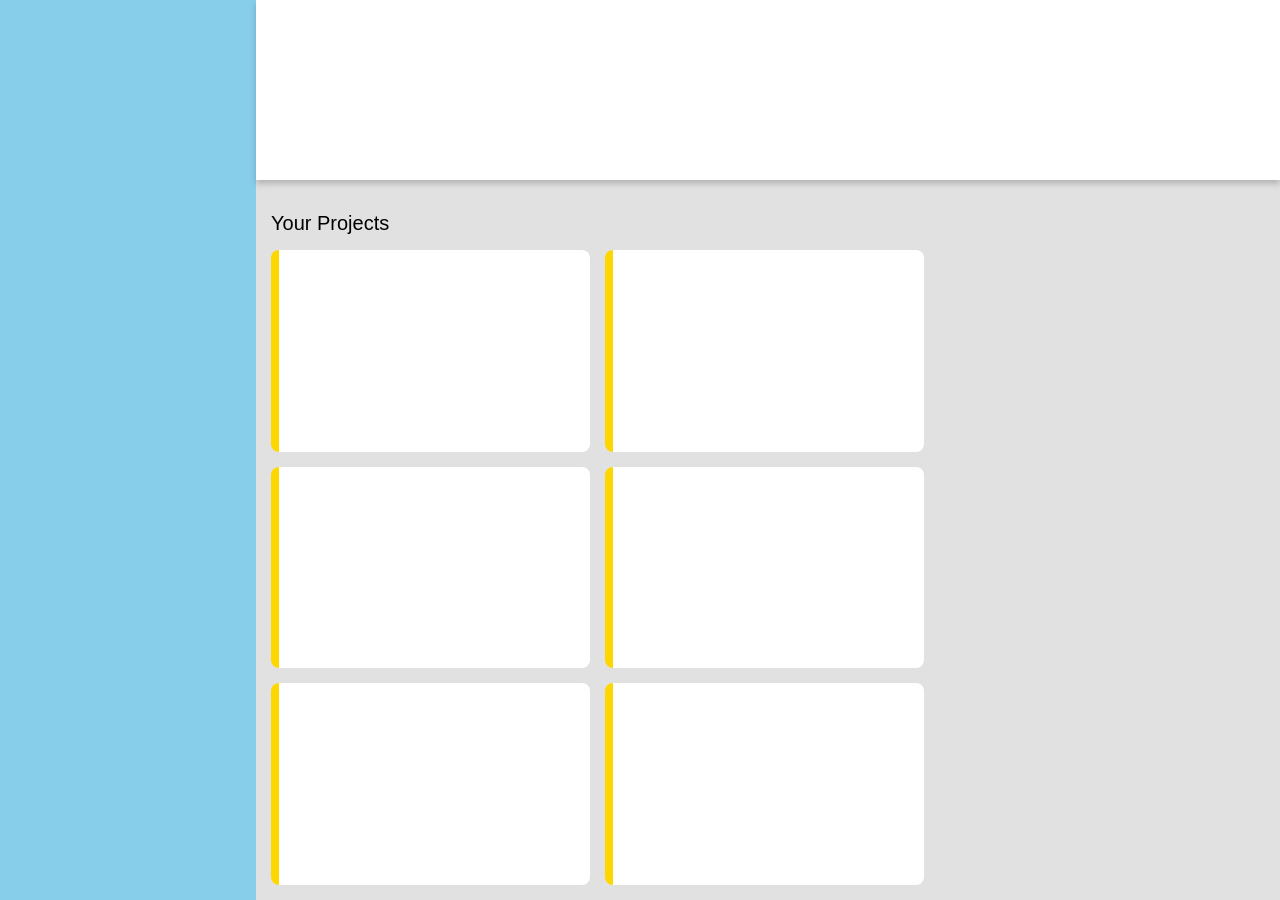
==== admin_dashboard/index.html @ ca8f9337 "Add initial HTML structure and CSS styles for admin dashboard layout, including project sections and" ====
<!DOCTYPE html>
<html lang="en">
<head>
  <meta charset="UTF-8">
  <meta name="viewport" content="width=device-width, initial-scale=1.0">
  <link rel="stylesheet" href="styles.css">
  <title>Admin Dashboard</title>
</head>
<body>
  <div class="sidebar"></div>
  <header></header>
  <main>
    <section class="projects">
      <h2>Your Projects</h2>
      <div class="project"></div>
      <div class="project"></div>
      <div class="project"></div>
      <div class="project"></div>
      <div class="project"></div>
      <div class="project"></div>
    </section>
    <aside class="right-sidebar">
      <div class="announcements"></div>
      <div class="trending"></div>
    </aside>
  </main>
</body>
</html>
---- admin_dashboard/styles.css ----
body {
  display: grid;
  grid-template-columns: 1fr 4fr;
  grid-template-rows: 1fr 4fr;
  font-family: 'Roboto', sans-serif;
  margin: 0;
  min-height: 100vh;
}

.sidebar {
  background-color: skyblue;
  grid-row: 1 / 3;
}

header {
  box-shadow: 0 4px 6px rgba(0, 0, 0, 0.2);
  background-color: white;
  z-index: 1;
  position: relative;
}

main {
  background-color: #e1e1e1;
  display: grid;
  grid-template-columns: 2fr 1fr;
}

.projects {
  display: grid;
  grid-template-columns: 1fr 1fr;
  grid-template-rows: 1fr repeat(3, 5fr);
  gap: 15px;
  padding: 15px;
}

h2 {
  display: flex;
  align-items: flex-end;
  grid-column: 1 / 3;
  font-size: 20px;
  font-weight: 500;
  margin: 0;

}

.project {
  min-height: 100px;
  min-width: 100px;
  background-color: white;
  border-radius: 8px;
  border-left: 8px solid gold;
}
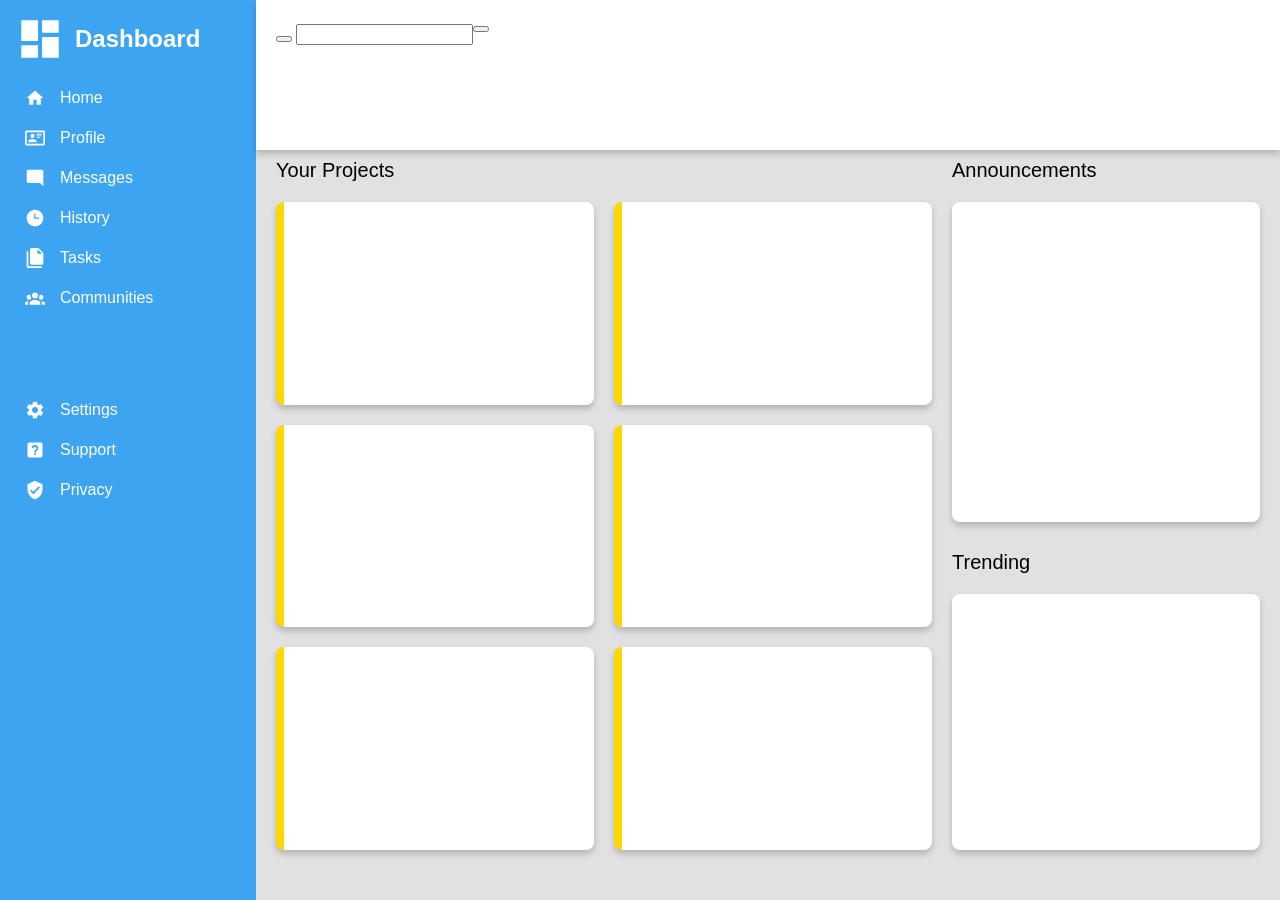
==== commit 12905cfa: "Enhance admin dashboard layout with updated HTML structure and CSS styles, including a new sidebar n" ====
--- a/admin_dashboard/index.html
+++ b/admin_dashboard/index.html
@@ -7,8 +7,46 @@
   <title>Admin Dashboard</title>
 </head>
 <body>
-  <div class="sidebar"></div>
-  <header></header>
+  <section class="sidebar" aria-labelledby="dashboard">
+    <a href="home" class="dashboard-header-link">
+      <img class="dashboard-logo" src="images/icons/view-dashboard.svg" alt="Dashboard">
+      <h2 class="dashboard-header">Dashboard</h2>
+    </a>
+    <nav class="internal-links">
+      <ul class="sidebar-links internal">
+        <li><a href="#"><img src="images/icons/home.svg" alt="" class="sidebar-nav-icon"> Home</a></li>
+        <li><a href="#"><img src="images/icons/card-account-details-outline.svg" alt="" class="sidebar-nav-icon"> Profile</a></li>
+        <li><a href="#"><img src="images/icons/message-reply.svg" alt="" class="sidebar-nav-icon"> Messages</a></li>
+        <li><a href="#"><img src="images/icons/clock-time-three.svg" alt="" class="sidebar-nav-icon"> History</a></li>
+        <li><a href="#"><img src="images/icons/file-multiple.svg" alt="" class="sidebar-nav-icon"> Tasks</a></li>
+        <li><a href="#"><img src="images/icons/account-group.svg" alt="" class="sidebar-nav-icon"> Communities</a></li>
+      </ul>
+    </nav>
+    <nav class="support-links">
+      <ul class="sidebar-links support">
+        <li><a href="#"><img src="images/icons/cog.svg" alt="" class="sidebar-nav-icon"> Settings</a></li>
+        <li><a href="#"><img src="images/icons/help-box.svg" alt="" class="sidebar-nav-icon"> Support</a></li>
+        <li><a href="#"><img src="images/icons/shield-check.svg" alt="" class="sidebar-nav-icon"> Privacy</a></li>
+      </ul>
+    </nav>
+  </section>
+  <header>
+    <div class="header-top">
+      <div class="search-bar">
+        <button class="search"></button>
+        <input type="text">
+      </div>
+      <nav class="profile-links">
+        <ul>
+          <li><button></button></li>
+          <li><a href=""></a></li>
+        </ul>
+      </nav>
+    </div>
+    <div class="header-bottom">
+
+    </div>
+  </header>
   <main>
     <section class="projects">
       <h2>Your Projects</h2>
@@ -20,8 +58,10 @@
       <div class="project"></div>
     </section>
     <aside class="right-sidebar">
-      <div class="announcements"></div>
-      <div class="trending"></div>
+      <h2 class="announcements-header">Announcements</h2>
+      <div class="right-sidebar-card" id="announcements"></div>
+      <h2 class="trending-header">Trending</h2>
+      <div class="right-sidebar-card" id="trending"></div>
     </aside>
   </main>
 </body>
--- a/admin_dashboard/styles.css
+++ b/admin_dashboard/styles.css
@@ -1,15 +1,62 @@
 body {
   display: grid;
-  grid-template-columns: 1fr 4fr;
-  grid-template-rows: 1fr 4fr;
+  grid-template-columns: minmax(230px, 1fr) 4fr;
+  grid-template-rows: minmax(90px, 1fr) 5fr;
   font-family: 'Roboto', sans-serif;
   margin: 0;
   min-height: 100vh;
 }
 
+ul {
+  list-style: none;
+  padding: 0;
+  margin: 0;
+}
+
+a {
+  text-decoration: none;
+  color: inherit;
+}
+
 .sidebar {
-  background-color: skyblue;
+  display: grid;
+  grid-template-rows: 3rem 3fr 5fr;
+  background-color: rgb(61, 164, 242);
   grid-row: 1 / 3;
+  color: white;
+  padding: 15px;
+  gap: 15px;
+}
+
+.dashboard-header-link {
+  display: flex;
+  align-items: center;
+  gap: 10px;
+}
+
+.sidebar img {
+  filter: invert(1);
+}
+
+.dashboard-logo {
+  max-height: 50px;
+  margin: 0;
+  padding: 0;
+}
+
+.sidebar-links {
+  min-height: 100%;
+}
+
+li a {
+  display: flex;
+  align-items: center;
+  padding: 10px 0 10px 10px;
+  gap: 15px;
+}
+
+.sidebar-nav-icon {
+  height: 20px;
 }
 
 header {
@@ -17,36 +64,62 @@
   background-color: white;
   z-index: 1;
   position: relative;
+  display: grid;
+  gap: 10px;
+  grid-template-rows: 2fr 3fr;
+  padding: 10px 40px 10px 20px;
 }
+
+.header-top,
+.header-bottom {
+  display: flex;
+  align-items: center;
+}
+
+
 
 main {
   background-color: #e1e1e1;
   display: grid;
   grid-template-columns: 2fr 1fr;
+  padding-left: 20px;
+  padding-bottom: 50px;
+  gap: 20px;
 }
 
 .projects {
   display: grid;
   grid-template-columns: 1fr 1fr;
-  grid-template-rows: 1fr repeat(3, 5fr);
-  gap: 15px;
-  padding: 15px;
+  grid-template-rows: 2rem repeat(3, 5fr);
+  gap: 20px;
 }
 
-h2 {
+.projects h2, 
+aside h2 {
   display: flex;
   align-items: flex-end;
   grid-column: 1 / 3;
   font-size: 20px;
   font-weight: 500;
   margin: 0;
+}
 
+.project,
+.right-sidebar-card {
+  background-color: white;
+  border-radius: 8px;
+  box-shadow: 0 4px 6px rgba(0, 0, 0, 0.2);
 }
 
 .project {
-  min-height: 100px;
-  min-width: 100px;
-  background-color: white;
-  border-radius: 8px;
   border-left: 8px solid gold;
 }
+
+aside {
+  display: grid;
+  grid-template-rows: 2rem 5fr 2rem 4fr;
+  grid-template-columns: 1fr;
+  gap: 20px;
+}
+
+
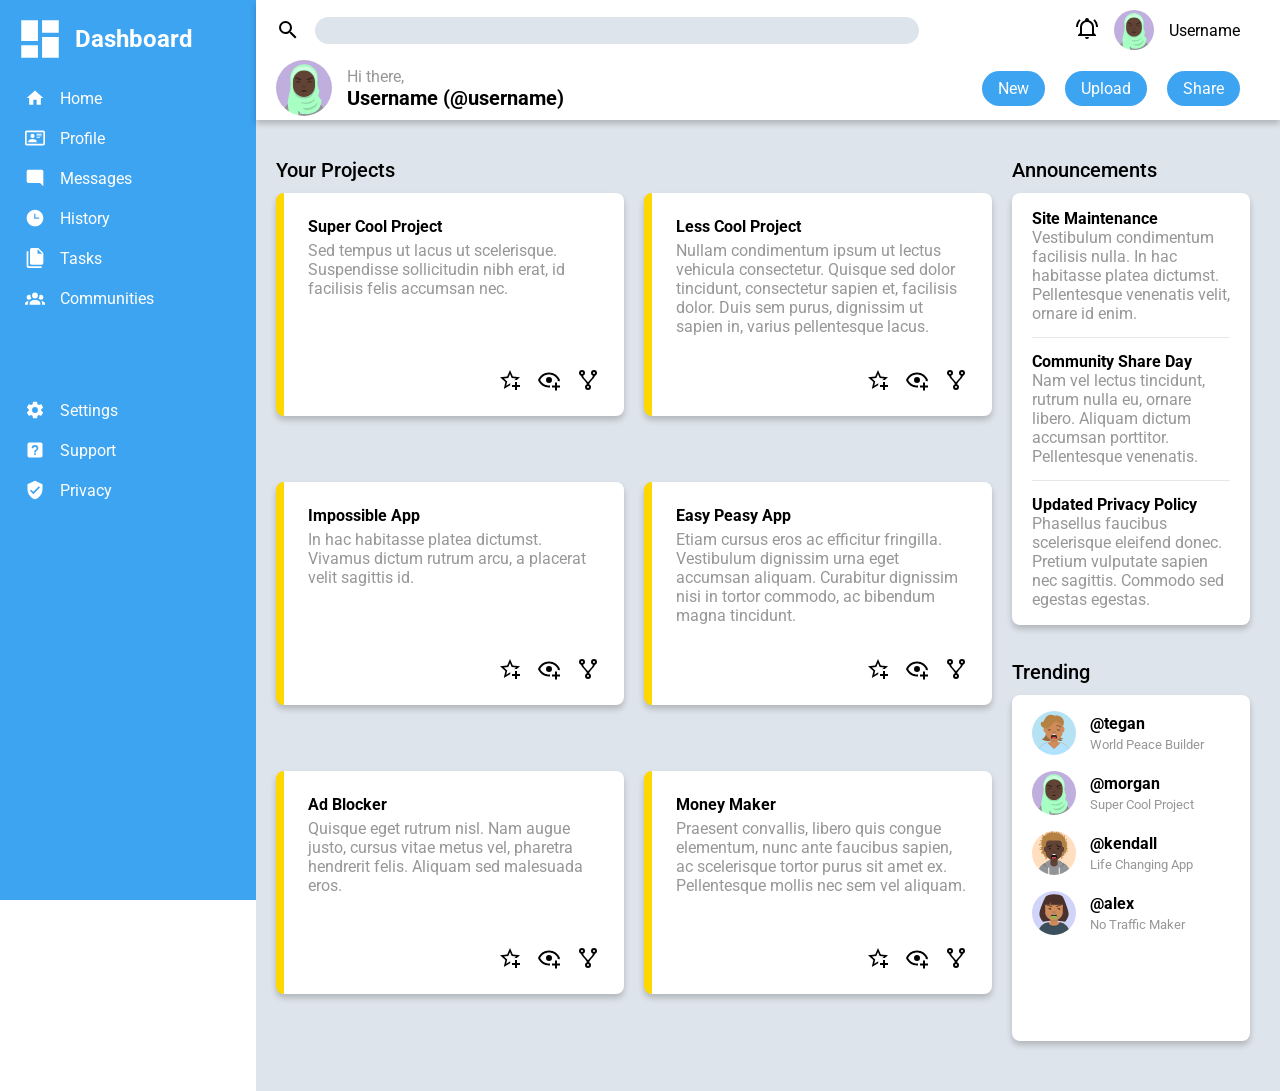
==== commit f769ed8d: "Update admin dashboard with enhanced HTML structure, improved CSS styles, and new SVG icons. Add use" ====
--- a/admin_dashboard/index.html
+++ b/admin_dashboard/index.html
@@ -3,6 +3,9 @@
 <head>
   <meta charset="UTF-8">
   <meta name="viewport" content="width=device-width, initial-scale=1.0">
+  <link rel="preconnect" href="https://fonts.googleapis.com">
+  <link rel="preconnect" href="https://fonts.gstatic.com" crossorigin>
+  <link href="https://fonts.googleapis.com/css2?family=Roboto:ital,wght@0,400;0,500;0,700;1,400&display=swap" rel="stylesheet">
   <link rel="stylesheet" href="styles.css">
   <title>Admin Dashboard</title>
 </head>
@@ -30,39 +33,157 @@
       </ul>
     </nav>
   </section>
+
   <header>
     <div class="header-top">
       <div class="search-bar">
-        <button class="search"></button>
+        <button class="search"><img src="images/icons/magnify.svg" alt="search button"></button>
         <input type="text">
       </div>
-      <nav class="profile-links">
-        <ul>
-          <li><button></button></li>
-          <li><a href=""></a></li>
+      <ul class="profile-links">
+        <li><button><img src="images/icons/bell-ring-outline.svg" alt="show notifications"></button></li>
+        <li><a href="#"><img class="header-profile-avatar" src="images/avatars/morgan.svg" alt=""></a></li>
+        <li><a href="#">Username</a></li>
+      </ul>
+    </div>
+    <div class="header-bottom">
+      <div class="user-container">
+        <img src="images/avatars/morgan.svg" alt="" class="lower-profile-picture">
+        <div>
+          <p>Hi there,</p>
+          <h1>Username (@username)</h1>
+        </div>
+        
+      </div>
+      <nav class="action-links-container">
+        <ul class="action-links">
+          <li><a href="#" class="action-link">New</a></li>
+          <li><a href="#" class="action-link">Upload</a></li>
+          <li><a href="#" class="action-link">Share</a></li>
         </ul>
       </nav>
     </div>
-    <div class="header-bottom">
+  </header>
 
-    </div>
-  </header>
   <main>
     <section class="projects">
       <h2>Your Projects</h2>
-      <div class="project"></div>
-      <div class="project"></div>
-      <div class="project"></div>
-      <div class="project"></div>
-      <div class="project"></div>
-      <div class="project"></div>
+      <article class="project">
+        <div class="project-container">
+          <h3 class="project-header">Super Cool Project</h3>
+          <p class="project-body">Sed tempus ut lacus ut scelerisque. Suspendisse sollicitudin nibh erat, id facilisis felis accumsan nec.</p>
+        </div>
+        <div class="project-actions">
+          <img src="images/icons/star-plus-outline.svg" alt="star" class="project-action-icon">
+          <img src="images/icons/eye-plus-outline.svg" alt="watch" class="project-action-icon">
+          <img src="images/icons/source-fork.svg" alt="share" class="project-action-icon">
+        </div>
+      </article>
+      <article class="project">
+        <div class="project-container">
+          <h3 class="project-header">Less Cool Project</h3>
+          <p class="project-body">Nullam condimentum ipsum ut lectus vehicula consectetur. Quisque sed dolor tincidunt, consectetur sapien et, facilisis dolor. Duis sem purus, dignissim ut sapien in, varius pellentesque lacus.</p>
+        </div>
+        <div class="project-actions">
+          <img src="images/icons/star-plus-outline.svg" alt="star" class="project-action-icon">
+          <img src="images/icons/eye-plus-outline.svg" alt="watch" class="project-action-icon">
+          <img src="images/icons/source-fork.svg" alt="share" class="project-action-icon">
+        </div>
+      </article>
+      <article class="project">
+        <div class="project-container">
+          <h3 class="project-header">Impossible App</h3>
+          <p class="project-body">In hac habitasse platea dictumst. Vivamus dictum rutrum arcu, a placerat velit sagittis id.</p>
+        </div>
+        <div class="project-actions">
+          <img src="images/icons/star-plus-outline.svg" alt="star" class="project-action-icon">
+          <img src="images/icons/eye-plus-outline.svg" alt="watch" class="project-action-icon">
+          <img src="images/icons/source-fork.svg" alt="share" class="project-action-icon">
+        </div>
+      </article>
+      <article class="project">
+        <div class="project-container">
+          <h3 class="project-header">Easy Peasy App</h3>
+          <p class="project-body">Etiam cursus eros ac efficitur fringilla. Vestibulum dignissim urna eget accumsan aliquam. Curabitur dignissim nisi in tortor commodo, ac bibendum magna tincidunt.</p>
+        </div>
+        <div class="project-actions">
+          <img src="images/icons/star-plus-outline.svg" alt="star" class="project-action-icon">
+          <img src="images/icons/eye-plus-outline.svg" alt="watch" class="project-action-icon">
+          <img src="images/icons/source-fork.svg" alt="share" class="project-action-icon">
+        </div>
+      </article>
+      <article class="project">
+        <div class="project-container">
+          <h3 class="project-header">Ad Blocker</h3>
+          <p class="project-body">Quisque eget rutrum nisl. Nam augue justo, cursus vitae metus vel, pharetra hendrerit felis. Aliquam sed malesuada eros.</p>
+        </div>
+        <div class="project-actions">
+          <img src="images/icons/star-plus-outline.svg" alt="star" class="project-action-icon">
+          <img src="images/icons/eye-plus-outline.svg" alt="watch" class="project-action-icon">
+          <img src="images/icons/source-fork.svg" alt="share" class="project-action-icon">
+        </div>
+      </article>
+      <article class="project">
+        <div class="project-container">
+          <h3 class="project-header">Money Maker</h3>
+          <p class="project-body">Praesent convallis, libero quis congue elementum, nunc ante faucibus sapien, ac scelerisque tortor purus sit amet ex. Pellentesque mollis nec sem vel aliquam.</p>
+        </div>
+        <div class="project-actions">
+          <img src="images/icons/star-plus-outline.svg" alt="star" class="project-action-icon">
+          <img src="images/icons/eye-plus-outline.svg" alt="watch" class="project-action-icon">
+          <img src="images/icons/source-fork.svg" alt="share" class="project-action-icon">
+        </div>
+      </article>
     </section>
+
     <aside class="right-sidebar">
-      <h2 class="announcements-header">Announcements</h2>
-      <div class="right-sidebar-card" id="announcements"></div>
-      <h2 class="trending-header">Trending</h2>
-      <div class="right-sidebar-card" id="trending"></div>
+      <h2 class="announcements-header" id="announcements-heading">Announcements</h2>
+      <section class="right-sidebar-card" id="announcements" aria-labelledby="announcements-heading">
+        <section>
+          <h3>Site Maintenance</h3>
+          <p>Vestibulum condimentum facilisis nulla. In hac habitasse platea dictumst. Pellentesque venenatis velit, ornare id enim.</p>
+        </section>
+        <section>
+          <h3>Community Share Day</h3>
+          <p>Nam vel lectus tincidunt, rutrum nulla eu, ornare libero. Aliquam dictum accumsan porttitor. Pellentesque venenatis.</p>
+        </section>
+        <section>
+          <h3>Updated Privacy Policy</h3>
+          <p>Phasellus faucibus scelerisque eleifend donec. Pretium vulputate sapien nec sagittis. Commodo sed egestas egestas.</p>
+        </section>
+      </section>
+      <h2 class="trending-header" id="trending-heading">Trending</h2>
+      <section class="right-sidebar-card" id="trending" aria-labelledby="trending-heading">
+        <div class="trending-item">
+          <img src="images/avatars/tegan.svg" alt="">
+          <div class="trending-item-text">
+            <h3>@tegan</h3>
+            <a href="#">World Peace Builder</a>
+          </div>
+        </div>
+        <div class="trending-item">
+          <img src="images/avatars/morgan.svg" alt="">
+          <div class="trending-item-text">
+            <h3>@morgan</h3>
+            <a href="#">Super Cool Project</a>
+          </div>
+        </div>
+        <div class="trending-item">
+          <img src="images/avatars/kendall.svg" alt="">
+          <div class="trending-item-text">
+            <h3>@kendall</h3>
+            <a href="#">Life Changing App</a>
+          </div>
+        </div>
+        <div class="trending-item">
+          <img src="images/avatars/alex.svg" alt="">
+          <div class="trending-item-text">
+            <h3>@alex</h3>
+            <a href="#">No Traffic Maker</a>
+          </div>
+        </div>
+      </section>
     </aside>
   </main>
 </body>
-</html>+</html>
--- a/admin_dashboard/styles.css
+++ b/admin_dashboard/styles.css
@@ -1,7 +1,7 @@
 body {
   display: grid;
-  grid-template-columns: minmax(230px, 1fr) 4fr;
-  grid-template-rows: minmax(90px, 1fr) 5fr;
+  grid-template-columns: minmax(230px, 1fr) minmax(0, 4fr);
+  grid-template-rows: 120px 1fr;
   font-family: 'Roboto', sans-serif;
   margin: 0;
   min-height: 100vh;
@@ -16,6 +16,13 @@
 a {
   text-decoration: none;
   color: inherit;
+}
+
+button {
+  background: none;
+  border: none;
+  padding: 0;
+  cursor: pointer;
 }
 
 .sidebar {
@@ -26,6 +33,13 @@
   color: white;
   padding: 15px;
   gap: 15px;
+  position: sticky;
+  top: 0;
+  align-self: start;
+  height: 100vh;
+  max-height: 100vh;
+  box-sizing: border-box;
+  overflow-y: auto;
 }
 
 .dashboard-header-link {
@@ -48,7 +62,7 @@
   min-height: 100%;
 }
 
-li a {
+.sidebar li a {
   display: flex;
   align-items: center;
   padding: 10px 0 10px 10px;
@@ -68,40 +82,136 @@
   gap: 10px;
   grid-template-rows: 2fr 3fr;
   padding: 10px 40px 10px 20px;
+  min-width: 0;
 }
 
 .header-top,
 .header-bottom {
   display: flex;
   align-items: center;
-}
-
-
+  justify-content: space-between;
+  gap: 15px;
+  min-width: 0;
+}
+
+.profile-links {
+  display: flex;
+  align-items: center;
+  justify-content: space-between;
+  gap: 15px;
+  flex-shrink: 0;
+}
+
+.search-bar {
+  display: flex;
+  align-items: center;
+  gap: 15px;
+  flex: 1;
+  min-width: 0;
+}
+
+header img {
+  width: 24px;
+  height: 24px;
+  display: block;
+}
+
+.header-profile-avatar {
+  width: 40px;
+  height: 40px;
+  border-radius: 50%;
+  object-fit: cover;
+}
+
+input {
+  min-width: 0;
+  width: 100%;
+  max-width: min(600px, 100%);
+  flex: 1;
+  min-height: 25px;
+  border-radius: 16px;
+  background-color: #dee4eb;
+  border: none;
+  outline: none;
+}
+
+.user-container, 
+.action-links {
+  display: flex;
+  align-items: center;
+}
+
+.user-container {
+  gap: 15px;
+}
+
+.lower-profile-picture {
+  width: 56px;
+  height: 56px;
+  min-height: 56px;
+  min-width: 56px;
+  border-radius: 50%;
+  object-fit: cover;
+}
+
+p {
+ margin: 0;
+}
+
+h1 {
+  font-size: 20px;
+  margin: 0;
+}
+
+.action-links {
+  gap: 20px;
+}
+
+.action-link {
+  display: inline-block;
+  background-color: rgb(61, 164, 242);
+  color: white;
+  padding: 0.5rem 1rem;
+  border-radius: 20px;
+  font-size: 16px;
+}
 
 main {
-  background-color: #e1e1e1;
-  display: grid;
-  grid-template-columns: 2fr 1fr;
-  padding-left: 20px;
-  padding-bottom: 50px;
+  background-color: #dee4eb;
+  display: grid;
+  grid-template-columns: minmax(0, 3fr) minmax(0, 1fr);
+  padding: 38px 30px 50px 20px;
   gap: 20px;
+  min-width: 0;
 }
 
 .projects {
   display: grid;
-  grid-template-columns: 1fr 1fr;
-  grid-template-rows: 2rem repeat(3, 5fr);
+  grid-template-columns: minmax(0, 1fr) minmax(0, 1fr);
+  grid-template-rows: auto repeat(3, 5fr);
   gap: 20px;
-}
-
-.projects h2, 
+  min-width: 0;
+}
+
+.projects h2 {
+  grid-column: 1 / 3;
+}
+
 aside h2 {
-  display: flex;
-  align-items: flex-end;
-  grid-column: 1 / 3;
+  grid-column: 1 / -1;
+}
+
+.projects h2,
+aside h2 {
   font-size: 20px;
   font-weight: 500;
-  margin: 0;
+  line-height: 1.25;
+  margin: 0;
+  margin-bottom: calc(10px - 20px);
+}
+
+aside h2.trending-header {
+  margin-top: 15px;
 }
 
 .project,
@@ -111,15 +221,93 @@
   box-shadow: 0 4px 6px rgba(0, 0, 0, 0.2);
 }
 
+.right-sidebar-card {
+  padding: 16px 20px;
+  box-sizing: border-box;
+}
+
+#announcements > section:not(:last-child) {
+  border-bottom: 1px solid #e5e7eb;
+  margin-bottom: 14px;
+  padding-bottom: 14px;
+}
+
+.trending-item {
+  display: flex;
+  align-items: center;
+  gap: 14px;
+}
+
+.trending-item img {
+  width: 44px;
+  height: 44px;
+  border-radius: 50%;
+  object-fit: cover;
+  flex-shrink: 0;
+}
+
+.trending-item-text {
+  display: flex;
+  flex-direction: column;
+  gap: 4px;
+  min-width: 0;
+}
+
+.trending-item-text a {
+  font-size: 13px;
+  color: rgb(151, 151, 151);
+}
+
+#trending.right-sidebar-card {
+  display: flex;
+  flex-direction: column;
+  gap: 16px;
+}
+
 .project {
   border-left: 8px solid gold;
+  aspect-ratio: 5 / 3;
+  padding: 24px;
+  display: flex;
+  flex-direction: column;
+  justify-content: space-between;
+}
+
+.project-container {
+  display: grid;
+  gap: 5px;
+}
+
+h3 {
+  font-size: 16px;
+  margin: 0;
+}
+
+.project-header {
+  display: flex;
+  align-items: flex-end;
+}
+
+p {
+  font-size: 16px;
+  color: rgb(151, 151, 151);
+}
+
+.project-actions {
+  display: flex;
+  justify-content: right;
+  gap: 15px;
+}
+
+.project-action-icon {
+  height: 24px;
+  width: 24px;
 }
 
 aside {
   display: grid;
-  grid-template-rows: 2rem 5fr 2rem 4fr;
-  grid-template-columns: 1fr;
+  grid-template-rows: auto 5fr auto 4fr;
+  grid-template-columns: minmax(0, 1fr);
   gap: 20px;
-}
-
-
+  min-width: 0;
+}
